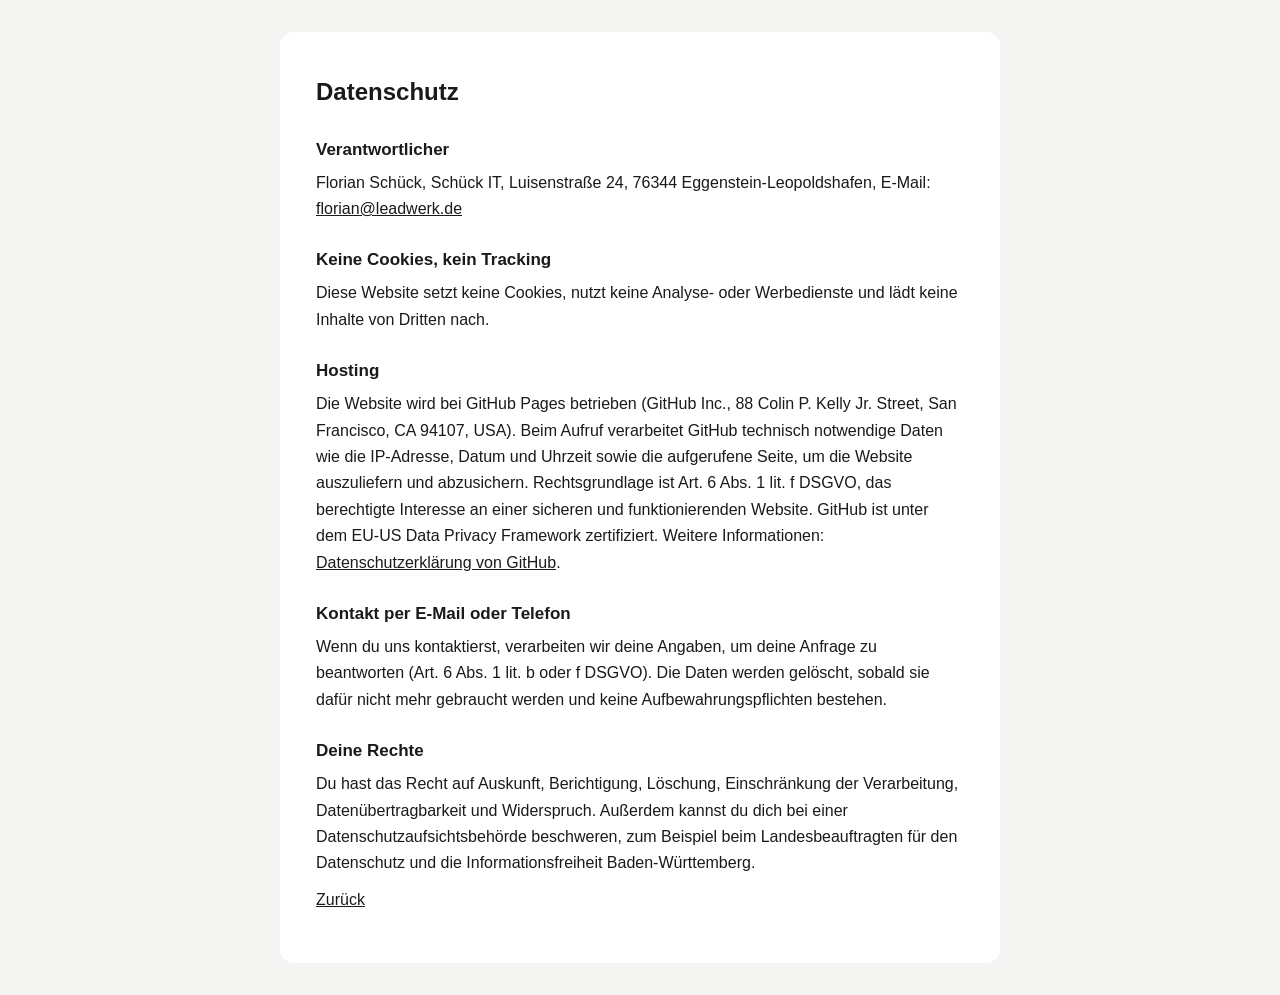
==== datenschutz.html @ f3e3b9bc "Visitenkarte Schück IT mit Impressum und Datenschutz Co-Authored-By: Claude Opus 5.5 <noreply@anthro" ====
<!doctype html><html lang="de"><head><meta charset="utf-8"><meta name="viewport" content="width=device-width,initial-scale=1">
<title>Datenschutz · Schück IT</title><meta name="robots" content="noindex"><link rel="icon" href="favicon.png"><link rel="stylesheet" href="style.css"></head><body>
<main class="text">
<h1>Datenschutz</h1>
<h2>Verantwortlicher</h2>
<p>Florian Schück, Schück IT, Luisenstraße 24, 76344 Eggenstein-Leopoldshafen, E-Mail: <a href="mailto:florian@leadwerk.de">florian@leadwerk.de</a></p>
<h2>Keine Cookies, kein Tracking</h2>
<p>Diese Website setzt keine Cookies, nutzt keine Analyse- oder Werbedienste und lädt keine Inhalte von Dritten nach.</p>
<h2>Hosting</h2>
<p>Die Website wird bei GitHub Pages betrieben (GitHub Inc., 88 Colin P. Kelly Jr. Street, San Francisco, CA 94107, USA). Beim Aufruf verarbeitet GitHub technisch notwendige Daten wie die IP-Adresse, Datum und Uhrzeit sowie die aufgerufene Seite, um die Website auszuliefern und abzusichern. Rechtsgrundlage ist Art. 6 Abs. 1 lit. f DSGVO, das berechtigte Interesse an einer sicheren und funktionierenden Website. GitHub ist unter dem EU-US Data Privacy Framework zertifiziert. Weitere Informationen: <a href="https://docs.github.com/de/site-policy/privacy-policies/github-general-privacy-statement">Datenschutzerklärung von GitHub</a>.</p>
<h2>Kontakt per E-Mail oder Telefon</h2>
<p>Wenn du uns kontaktierst, verarbeiten wir deine Angaben, um deine Anfrage zu beantworten (Art. 6 Abs. 1 lit. b oder f DSGVO). Die Daten werden gelöscht, sobald sie dafür nicht mehr gebraucht werden und keine Aufbewahrungspflichten bestehen.</p>
<h2>Deine Rechte</h2>
<p>Du hast das Recht auf Auskunft, Berichtigung, Löschung, Einschränkung der Verarbeitung, Datenübertragbarkeit und Widerspruch. Außerdem kannst du dich bei einer Datenschutzaufsichtsbehörde beschweren, zum Beispiel beim Landesbeauftragten für den Datenschutz und die Informationsfreiheit Baden-Württemberg.</p>
<p><a href="index.html">Zurück</a></p>
</main></body></html>
---- style.css ----
*{box-sizing:border-box;margin:0;padding:0}
html{font-family:-apple-system,BlinkMacSystemFont,"Segoe UI",Roboto,Helvetica,Arial,sans-serif;color:#1a1a1a;background:#f4f4f2}
body{min-height:100vh;display:flex;flex-direction:column;align-items:center;justify-content:center;padding:32px 16px}
.karte{background:#fff;max-width:480px;width:100%;border-radius:14px;padding:40px 36px;box-shadow:0 10px 40px rgba(0,0,0,.08)}
.karte img{width:220px;max-width:70%;height:auto;display:block}
.claim{margin-top:22px;font-size:15px;letter-spacing:.08em;text-transform:uppercase;color:#6b6b6b}
.name{margin-top:28px;font-size:20px;font-weight:650}
.rolle{color:#6b6b6b;font-size:15px;margin-top:2px}
.kontakt{margin-top:18px;line-height:1.75;font-size:16px}
.kontakt a{color:#1a1a1a;text-decoration:none;border-bottom:1px solid #d4d4d0}
.kontakt a:hover{border-color:#1a1a1a}
.vcf{display:inline-block;margin-top:26px;padding:10px 18px;border-radius:8px;background:#1a1a1a;color:#fff;text-decoration:none;font-size:15px}
footer{margin-top:22px;font-size:13px;color:#8a8a8a}
footer a{color:#8a8a8a}
.text{background:#fff;max-width:720px;width:100%;border-radius:14px;padding:40px 36px;line-height:1.65}
.text h1{font-size:24px;margin-bottom:18px}.text h2{font-size:17px;margin:24px 0 6px}
.text p{margin-bottom:10px}.text a{color:#1a1a1a}
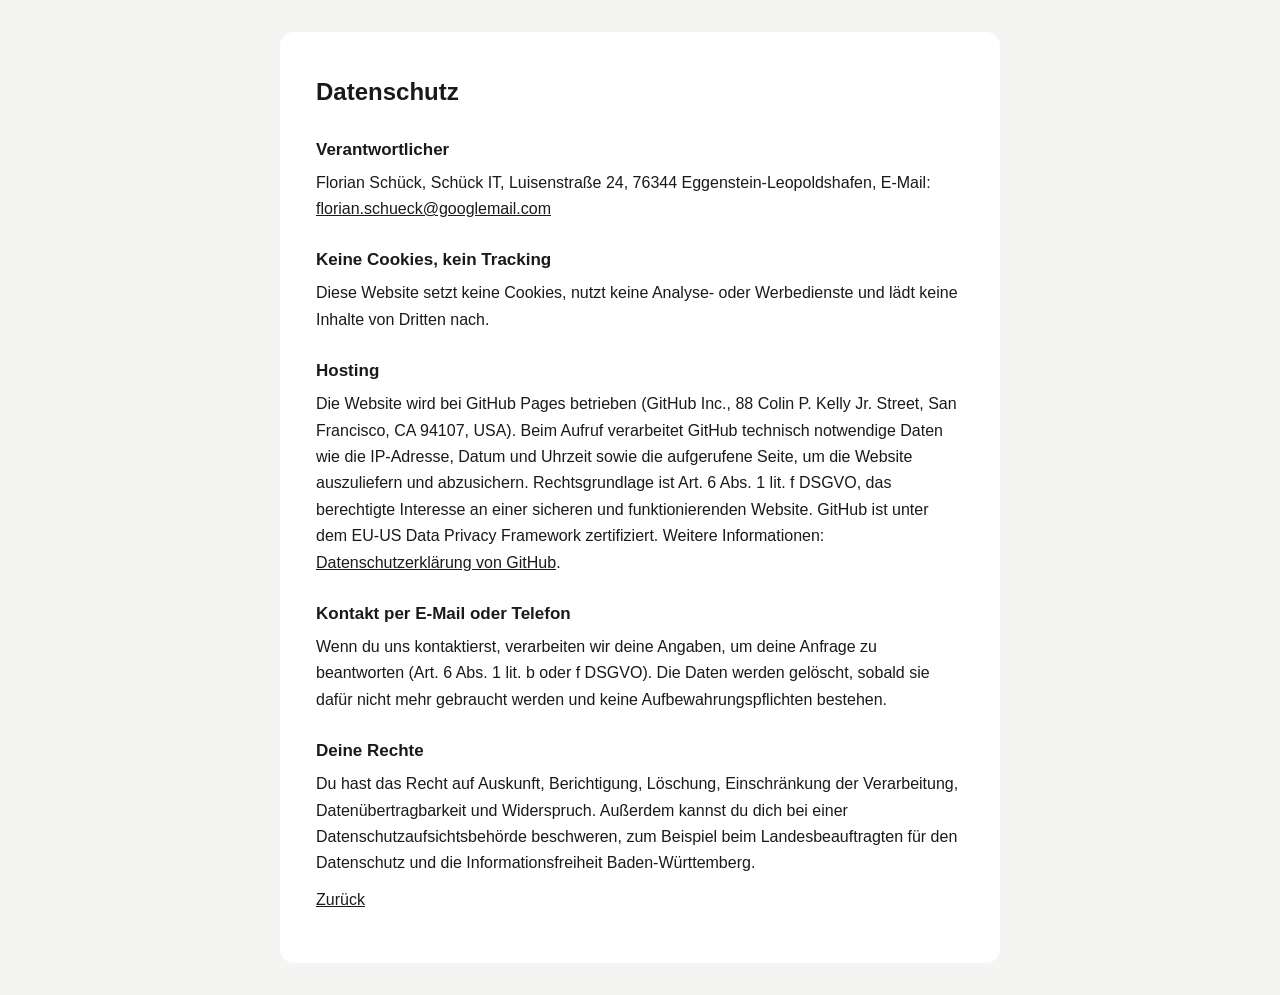
==== commit 4e32f595: "Kontaktadresse auf florian.schueck@googlemail.com umgestellt Co-Authored-By: Claude Opus 5.5 <norepl" ====
--- a/datenschutz.html
+++ b/datenschutz.html
@@ -3,7 +3,7 @@
 <main class="text">
 <h1>Datenschutz</h1>
 <h2>Verantwortlicher</h2>
-<p>Florian Schück, Schück IT, Luisenstraße 24, 76344 Eggenstein-Leopoldshafen, E-Mail: <a href="mailto:florian@leadwerk.de">florian@leadwerk.de</a></p>
+<p>Florian Schück, Schück IT, Luisenstraße 24, 76344 Eggenstein-Leopoldshafen, E-Mail: <a href="mailto:florian.schueck@googlemail.com">florian.schueck@googlemail.com</a></p>
 <h2>Keine Cookies, kein Tracking</h2>
 <p>Diese Website setzt keine Cookies, nutzt keine Analyse- oder Werbedienste und lädt keine Inhalte von Dritten nach.</p>
 <h2>Hosting</h2>
--- a/style.css
+++ b/style.css
@@ -1,6 +1,7 @@
 *{box-sizing:border-box;margin:0;padding:0}
 html{font-family:-apple-system,BlinkMacSystemFont,"Segoe UI",Roboto,Helvetica,Arial,sans-serif;color:#1a1a1a;background:#f4f4f2}
 body{min-height:100vh;display:flex;flex-direction:column;align-items:center;justify-content:center;padding:32px 16px}
+.seite{width:100%;max-width:480px;display:flex;flex-direction:column;gap:16px}
 .karte{background:#fff;max-width:480px;width:100%;border-radius:14px;padding:40px 36px;box-shadow:0 10px 40px rgba(0,0,0,.08)}
 .karte img{width:220px;max-width:70%;height:auto;display:block}
 .claim{margin-top:22px;font-size:15px;letter-spacing:.08em;text-transform:uppercase;color:#6b6b6b}
@@ -15,3 +16,8 @@
 .text{background:#fff;max-width:720px;width:100%;border-radius:14px;padding:40px 36px;line-height:1.65}
 .text h1{font-size:24px;margin-bottom:18px}.text h2{font-size:17px;margin:24px 0 6px}
 .text p{margin-bottom:10px}.text a{color:#1a1a1a}
+.leistungen h2{font-size:15px;font-weight:400;letter-spacing:.08em;text-transform:uppercase;color:#6b6b6b}
+.leistung{margin-top:22px}
+.leistung+.leistung{padding-top:22px;border-top:1px solid #ececea}
+.leistung h3{font-size:17px;font-weight:650}
+.leistung p{margin-top:6px;font-size:16px;line-height:1.6;color:#3a3a3a}
